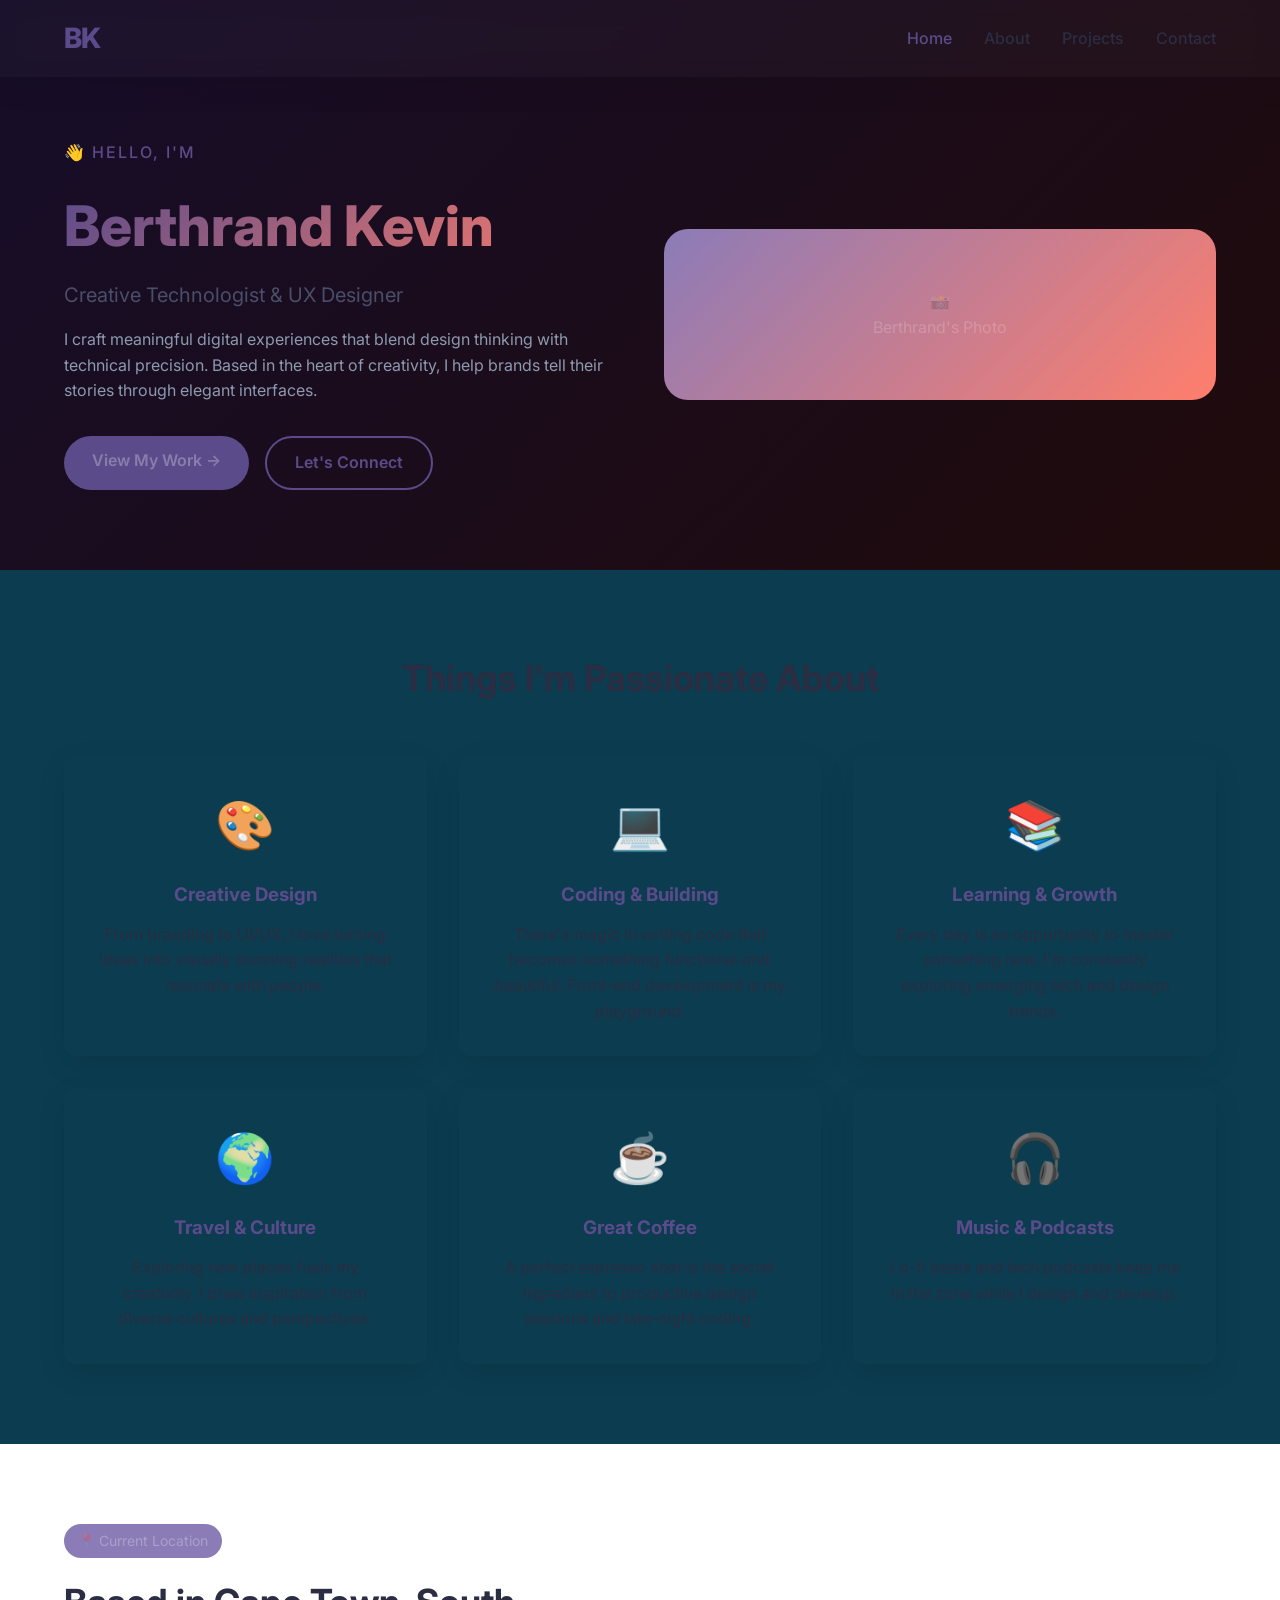
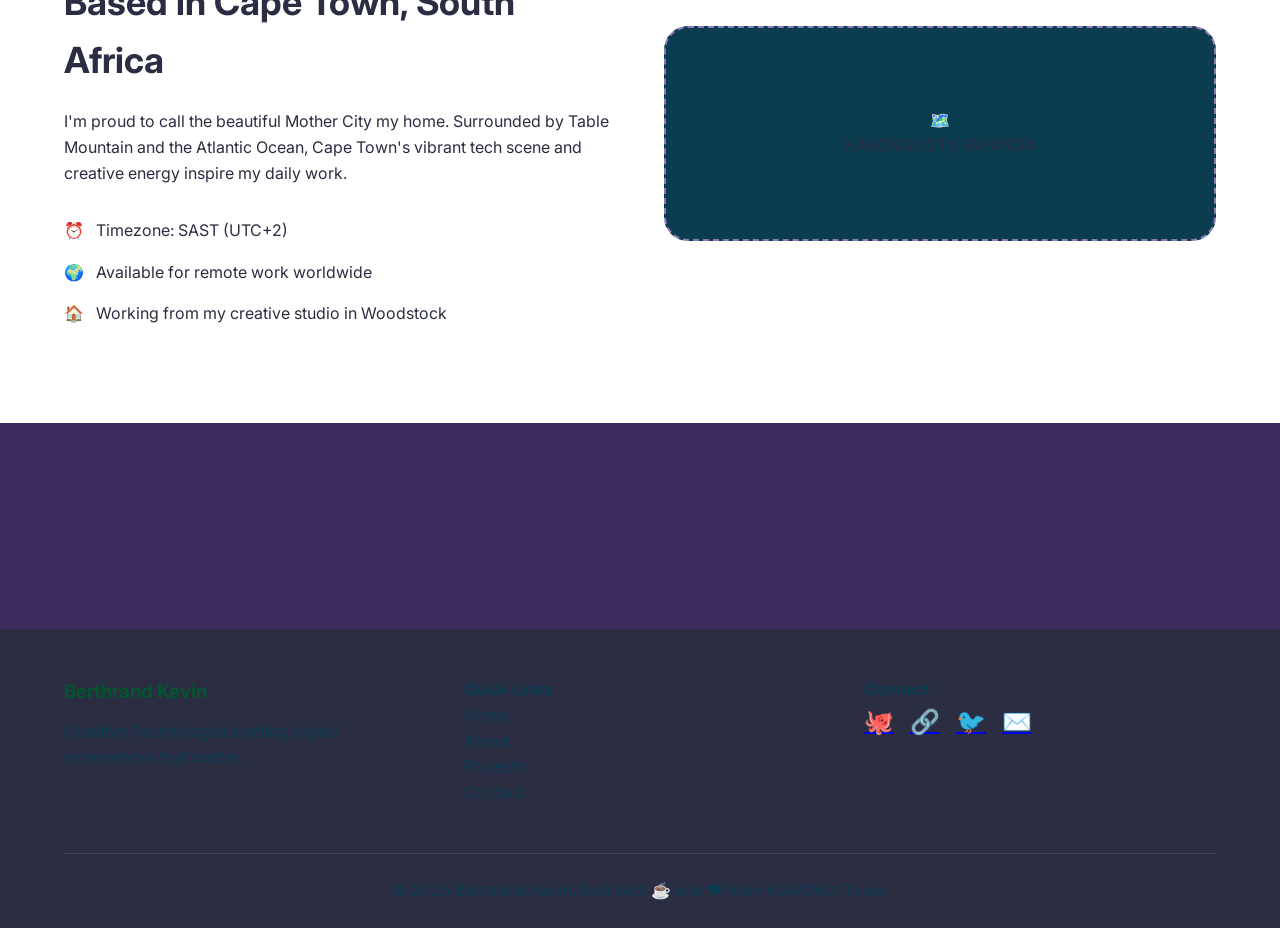
==== index.html @ da22c668 "Initial commit - portfolio website" ====
<!DOCTYPE html>
<html lang="en">
<head>
    <meta charset="UTF-8">
    <meta name="viewport" content="width=device-width, initial-scale=1.0">
    <title>Berthrand Kevin | Creative Technologist</title>
    <link rel="stylesheet" href="css/style.css">
    <link href="https://fonts.googleapis.com/css2?family=Inter:opsz,wght@14..32,300;14..32,400;14..32,500;14..32,600;14..32,700&display=swap" rel="stylesheet">
</head>
<body>
    <!-- Navigation Bar -->
    <nav class="navbar">
        <div class="nav-container">
            <div class="logo">
                <a href="index.html">BK</a>
            </div>
            <ul class="nav-menu">
                <li><a href="index.html" class="active">Home</a></li>
                <li><a href="about.html">About</a></li>
                <li><a href="projects.html">Projects</a></li>
                <li><a href="contact.html">Contact</a></li>
            </ul>
            <div class="hamburger">
                <span></span>
                <span></span>
                <span></span>
            </div>
        </div>
    </nav>

    <!-- Hero Section -->
    <section class="hero">
        <div class="hero-content">
            <div class="hero-text">
                <span class="greeting">👋 Hello, I'm</span>
                <h1>Berthrand Kevin</h1>
                <p class="tagline">Creative Technologist & UX Designer</p>
                <p class="hero-description">I craft meaningful digital experiences that blend design thinking with technical precision. Based in the heart of creativity, I help brands tell their stories through elegant interfaces.</p>
                <div class="hero-buttons">
                    <a href="projects.html" class="btn-primary">View My Work →</a>
                    <a href="contact.html" class="btn-secondary">Let's Connect</a>
                </div>
            </div>
            <div class="hero-image">
                <div class="image-placeholder">
                    <span>📸</span>
                    <p>Berthrand's Photo</p>
                </div>
            </div>
        </div>
    </section>

    <!-- Featured Section: What I Like -->
    <section class="likes-section">
        <div class="container">
            <h2 class="section-title">Things I'm Passionate About</h2>
            <div class="likes-grid">
                <div class="like-card">
                    <div class="like-icon">🎨</div>
                    <h3>Creative Design</h3>
                    <p>From branding to UI/UX, I love turning ideas into visually stunning realities that resonate with people.</p>
                </div>
                <div class="like-card">
                    <div class="like-icon">💻</div>
                    <h3>Coding & Building</h3>
                    <p>There's magic in writing code that becomes something functional and beautiful. Front-end development is my playground.</p>
                </div>
                <div class="like-card">
                    <div class="like-icon">📚</div>
                    <h3>Learning & Growth</h3>
                    <p>Every day is an opportunity to master something new. I'm constantly exploring emerging tech and design trends.</p>
                </div>
                <div class="like-card">
                    <div class="like-icon">🌍</div>
                    <h3>Travel & Culture</h3>
                    <p>Exploring new places fuels my creativity. I draw inspiration from diverse cultures and perspectives.</p>
                </div>
                <div class="like-card">
                    <div class="like-icon">☕</div>
                    <h3>Great Coffee</h3>
                    <p>A perfect espresso shot is the secret ingredient to productive design sessions and late-night coding.</p>
                </div>
                <div class="like-card">
                    <div class="like-icon">🎧</div>
                    <h3>Music & Podcasts</h3>
                    <p>Lo-fi beats and tech podcasts keep me in the zone while I design and develop.</p>
                </div>
            </div>
        </div>
    </section>

    <!-- Location Section -->
    <section class="location-section">
        <div class="container">
            <div class="location-content">
                <div class="location-info">
                    <span class="location-badge">📍 Current Location</span>
                    <h2>Based in Cape Town, South Africa</h2>
                    <p>I'm proud to call the beautiful Mother City my home. Surrounded by Table Mountain and the Atlantic Ocean, Cape Town's vibrant tech scene and creative energy inspire my daily work.</p>
                    <div class="location-details">
                        <div class="detail-item">
                            <span class="detail-icon">⏰</span>
                            <span>Timezone: SAST (UTC+2)</span>
                        </div>
                        <div class="detail-item">
                            <span class="detail-icon">🌍</span>
                            <span>Available for remote work worldwide</span>
                        </div>
                        <div class="detail-item">
                            <span class="detail-icon">🏠</span>
                            <span>Working from my creative studio in Woodstock</span>
                        </div>
                    </div>
                </div>
                <div class="location-map">
                    <div class="map-placeholder">
                        <span>🗺️</span>
                        <p>KARONGI CITY, RWANDA</p>
                    </div>
                </div>
            </div>
        </div>
    </section>

    <!-- Quick Quote / Fun Fact -->
    <section class="quote-section">
        <div class="container">
            <div class="quote-card">
                <p class="quote-text">"Design is not just what it looks like and feels like. Design is how it works."</p>
                <p class="quote-author">— Steve Jobs, with a twist of Berthrand's passion</p>
            </div>
        </div>
    </section>

    <!-- Footer -->
    <footer class="footer">
        <div class="container">
            <div class="footer-content">
                <div class="footer-info">
                    <h3>Berthrand Kevin</h3>
                    <p>Creative Technologist crafting digital experiences that matter.</p>
                </div>
                <div class="footer-links">
                    <h4>Quick Links</h4>
                    <ul>
                        <li><a href="index.html">Home</a></li>
                        <li><a href="about.html">About</a></li>
                        <li><a href="projects.html">Projects</a></li>
                        <li><a href="contact.html">Contact</a></li>
                    </ul>
                </div>
                <div class="footer-social">
                    <h4>Connect</h4>
                    <div class="social-icons">
                        <a href="#" aria-label="GitHub">🐙</a>
                        <a href="#" aria-label="LinkedIn">🔗</a>
                        <a href="#" aria-label="Instagram">🐦</a>
                        <a href="#" aria-label="Email">✉️</a>
                    </div>
                </div>
            </div>
            <div class="footer-bottom">
                <p>&copy; 2025 Berthrand Kevin. Built with ☕ and ❤️ from KARONGI Town.</p>
            </div>
        </div>
    </footer>

    <script src="js/main.js"></script>
</body>
</html>
---- css/style.css ----
* {
    margin: 0;
    padding: 0;
    box-sizing: border-box;
}

:root {
    --primary: #5B4B8A;
    --primary-dark: #3D2B5F;
    --primary-light: #8B7CB8;
    --secondary: #FF7E6B;
    --accent: #ffd1660a;
    --dark: #2B2D42;
    --gray-dark: #4A4E69;
    --gray: #8D99AE;
    --gray-light: #0b3c50;
    --brown: #ffffff63;
    --shadow: 0 10px 30px rgba(0,0,0,0.08);
    --shadow-hover: 0 20px 40px rgba(0,0,0,0.12);
    --radius: 12px;
    --radius-lg: 24px;
}

body {
    font-family: 'Inter', sans-serif;
    color: var(--dark);
    line-height: 1.6;
    background: var(--white);
}

.container {
    max-width: 1200px;
    margin: 0 auto;
    padding: 0 24px;
}

/* Navigation */
.navbar {
    position: fixed;
    top: 0;
    width: 100%;
    background: rgba(255, 255, 255, 0.027);
    backdrop-filter: blur(10px);
    box-shadow: var(--shadow);
    z-index: 1000;
    padding: 16px 0;
}

.nav-container {
    max-width: 1200px;
    margin: 0 auto;
    padding: 0 24px;
    display: flex;
    justify-content: space-between;
    align-items: center;
}

.logo a {
    font-size: 28px;
    font-weight: 800;
    color: var(--primary);
    text-decoration: none;
    letter-spacing: -1px;
}

.nav-menu {
    display: flex;
    gap: 32px;
    list-style: none;
}

.nav-menu a {
    text-decoration: none;
    color: var(--dark);
    font-weight: 500;
    transition: color 0.3s;
}

.nav-menu a:hover,
.nav-menu a.active {
    color: var(--primary);
}

.hamburger {
    display: none;
    flex-direction: column;
    cursor: pointer;
}

.hamburger span {
    width: 25px;
    height: 3px;
    background: var(--dark);
    margin: 3px 0;
    transition: 0.3s;
}

/* Hero Section */
.hero {
    padding: 140px 0 80px;
    background: linear-gradient(135deg, #160d29 0%, #200b0b 100%);
}

.hero-content {
    max-width: 1200px;
    margin: 0 auto;
    padding: 0 24px;
    display: grid;
    grid-template-columns: 1fr 1fr;
    gap: 48px;
    align-items: center;
}

.greeting {
    font-size: 16px;
    font-weight: 500;
    color: var(--primary);
    text-transform: uppercase;
    letter-spacing: 2px;
}

.hero h1 {
    font-size: 56px;
    font-weight: 800;
    margin: 16px 0 8px;
    background: linear-gradient(135deg, var(--primary) 0%, var(--secondary) 100%);
    -webkit-background-clip: text;
    -webkit-text-fill-color: transparent;
}

.tagline {
    font-size: 20px;
    color: var(--gray-dark);
    margin-bottom: 16px;
}

.hero-description {
    color: var(--gray);
    margin-bottom: 32px;
}

.hero-buttons {
    display: flex;
    gap: 16px;
}

.btn-primary, .btn-secondary {
    padding: 12px 28px;
    border-radius: 40px;
    text-decoration: none;
    font-weight: 600;
    transition: all 0.3s;
}

.btn-primary {
    background: var(--primary);
    color: rgba(255, 255, 255, 0.281);
}

.btn-primary:hover {
    background: var(--primary-dark);
    transform: translateY(-2px);
}

.btn-secondary {
    border: 2px solid var(--primary);
    color: var(--primary);
}

.btn-secondary:hover {
    background: var(--primary-light);
    color: rgba(255, 255, 255, 0.479);
}

.image-placeholder {
    background: linear-gradient(135deg, var(--primary-light) 0%, var(--secondary) 100%);
    border-radius: var(--radius-lg);
    padding: 60px;
    text-align: center;
    color: rgba(255, 255, 255, 0.192);
}

/* Likes Section */
.likes-section {
    padding: 80px 0;
    background: var(--gray-light);
}

.section-title {
    font-size: 36px;
    font-weight: 700;
    text-align: center;
    margin-bottom: 48px;
    color: var(--dark);
}

.likes-grid {
    display: grid;
    grid-template-columns: repeat(auto-fit, minmax(300px, 1fr));
    gap: 32px;
}

.like-card {
    background: var(--white);
    padding: 32px;
    border-radius: var(--radius);
    box-shadow: var(--shadow);
    transition: transform 0.3s;
    text-align: center;
}

.like-card:hover {
    transform: translateY(-8px);
    box-shadow: var(--shadow-hover);
}

.like-icon {
    font-size: 48px;
    margin-bottom: 16px;
}

.like-card h3 {
    margin-bottom: 12px;
    color: var(--primary);
}

/* Location Section */
.location-section {
    padding: 80px 0;
    background: var(--white);
}

.location-content {
    display: grid;
    grid-template-columns: 1fr 1fr;
    gap: 48px;
    align-items: center;
}

.location-badge {
    background: var(--primary-light);
    padding: 6px 14px;
    border-radius: 30px;
    font-size: 14px;
    color: rgba(255, 255, 255, 0.274);
    display: inline-block;
    margin-bottom: 16px;
}

.location-info h2 {
    font-size: 36px;
    margin-bottom: 20px;
}

.location-details {
    margin-top: 32px;
}

.detail-item {
    display: flex;
    align-items: center;
    gap: 12px;
    margin-bottom: 16px;
}

.map-placeholder {
    background: var(--gray-light);
    border-radius: var(--radius-lg);
    padding: 80px;
    text-align: center;
    border: 2px dashed var(--primary-light);
}

/* Quote Section */
.quote-section {
    padding: 60px 0;
    background: var(--primary-dark);
}

.quote-card {
    text-align: center;
    color: rgba(255, 255, 255, 0);
}

.quote-text {
    font-size: 28px;
    font-style: italic;
    margin-bottom: 16px;
}

/* Footer */
.footer {
    background: var(--dark);
    color: var(--gray-light);
    padding: 48px 0 24px;
}

.footer-content {
    display: grid;
    grid-template-columns: repeat(auto-fit, minmax(250px, 1fr));
    gap: 48px;
    margin-bottom: 48px;
}

.footer-info h3 {
    color: rgb(5, 83, 47);
    margin-bottom: 12px;
}

.footer-links ul {
    list-style: none;
}

.footer-links a {
    color: var(--gray-light);
    text-decoration: none;
}

.social-icons {
    display: flex;
    gap: 16px;
    font-size: 24px;
}

.footer-bottom {
    text-align: center;
    padding-top: 24px;
    border-top: 1px solid rgba(255,255,255,0.1);
}

/* About Page */
.page-header {
    background: var(--primary-dark);
    color: rgb(17, 10, 10);
    padding: 120px 0 60px;
    text-align: center;
}

.about-grid {
    display: grid;
    grid-template-columns: 1fr 1fr;
    gap: 48px;
    padding: 60px 0;
}

.likes-list {
    display: grid;
    grid-template-columns: repeat(auto-fit, minmax(200px, 1fr));
    gap: 16px;
    margin: 32px 0;
}

.like-item {
    background: var(--gray-light);
    padding: 16px;
    border-radius: var(--radius);
    text-align: center;
}

.skills-grid {
    display: grid;
    grid-template-columns: repeat(auto-fit, minmax(250px, 1fr));
    gap: 32px;
    margin: 40px 0;
}

.skill-category {
    background: var(--gray-light);
    padding: 24px;
    border-radius: var(--radius);
}

.skill-category ul {
    list-style: none;
    margin-top: 16px;
}

.skill-category li {
    padding: 8px 0;
    border-bottom: 1px solid var(--gray);
}

/* Projects Page */
.projects-filter {
    display: flex;
    justify-content: center;
    gap: 16px;
    margin: 40px 0;
    flex-wrap: wrap;
}

.filter-btn {
    padding: 8px 24px;
    border: 2px solid var(--primary);
    background: transparent;
    border-radius: 40px;
    cursor: pointer;
    transition: all 0.3s;
}

.filter-btn.active,
.filter-btn:hover {
    background: var(--primary);
    color: rgba(255, 255, 255, 0.247);
}

.projects-grid {
    display: grid;
    grid-template-columns: repeat(auto-fit, minmax(350px, 1fr));
    gap: 32px;
    margin-bottom: 60px;
}

.project-card {
    background: var(--white);
    border-radius: var(--radius);
    overflow: hidden;
    box-shadow: var(--shadow);
    transition: transform 0.3s;
}

.project-card:hover {
    transform: translateY(-5px);
}

.project-image .img-placeholder {
    background: var(--gray-light);
    padding: 60px;
    text-align: center;
    font-size: 48px;
}

.project-info {
    padding: 24px;
}

.project-cat {
    color: var(--primary);
    font-size: 14px;
    font-weight: 600;
    margin: 8px 0;
}

/* Contact Page */
.contact-grid {
    display: grid;
    grid-template-columns: 1fr 1.5fr;
    gap: 48px;
    padding: 60px 0;
}

.contact-info-card,
.contact-form-card {
    background: var(--white);
    padding: 32px;
    border-radius: var(--radius);
    box-shadow: var(--shadow);
}

.contact-item {
    display: flex;
    gap: 16px;
    margin: 24px 0;
}

.contact-icon {
    font-size: 24px;
}

.form-group {
    margin-bottom: 20px;
}

.form-group label {
    display: block;
    margin-bottom: 8px;
    font-weight: 500;
}

.form-group input,
.form-group select,
.form-group textarea {
    width: 100%;
    padding: 12px;
    border: 1px solid var(--gray);
    border-radius: 8px;
    font-family: inherit;
}

.form-status {
    margin-top: 16px;
    color: var(--primary);
}

.availability {
    padding: 40px 0 80px;
}

.availability-card {
    background: linear-gradient(135deg, var(--primary-light) 0%, var(--secondary) 100%);
    padding: 40px;
    border-radius: var(--radius-lg);
    text-align: center;
    color: rgb(6, 51, 150);
}

.availability-badge {
    display: inline-block;
    background: rgba(255,255,255,0.2);
    padding: 8px 24px;
    border-radius: 40px;
    margin-top: 20px;
}

/* Responsive */
@media (max-width: 768px) {
    .hamburger {
        display: flex;
    }
    
    .nav-menu {
        position: fixed;
        left: -100%;
        top: 70px;
        flex-direction: column;
        background: rgb(10, 3, 3);
        width: 100%;
        text-align: center;
        transition: 0.3s;
        padding: 32px 0;
        box-shadow: var(--shadow);
    }
    
    .nav-menu.active {
        left: 0;
    }
    
    .hero-content,
    .location-content,
    .about-grid,
    .contact-grid {
        grid-template-columns: 1fr;
    }
    
    .hero h1 {
        font-size: 40px;
    }
    
    .section-title {
        font-size: 28px;
    }
}
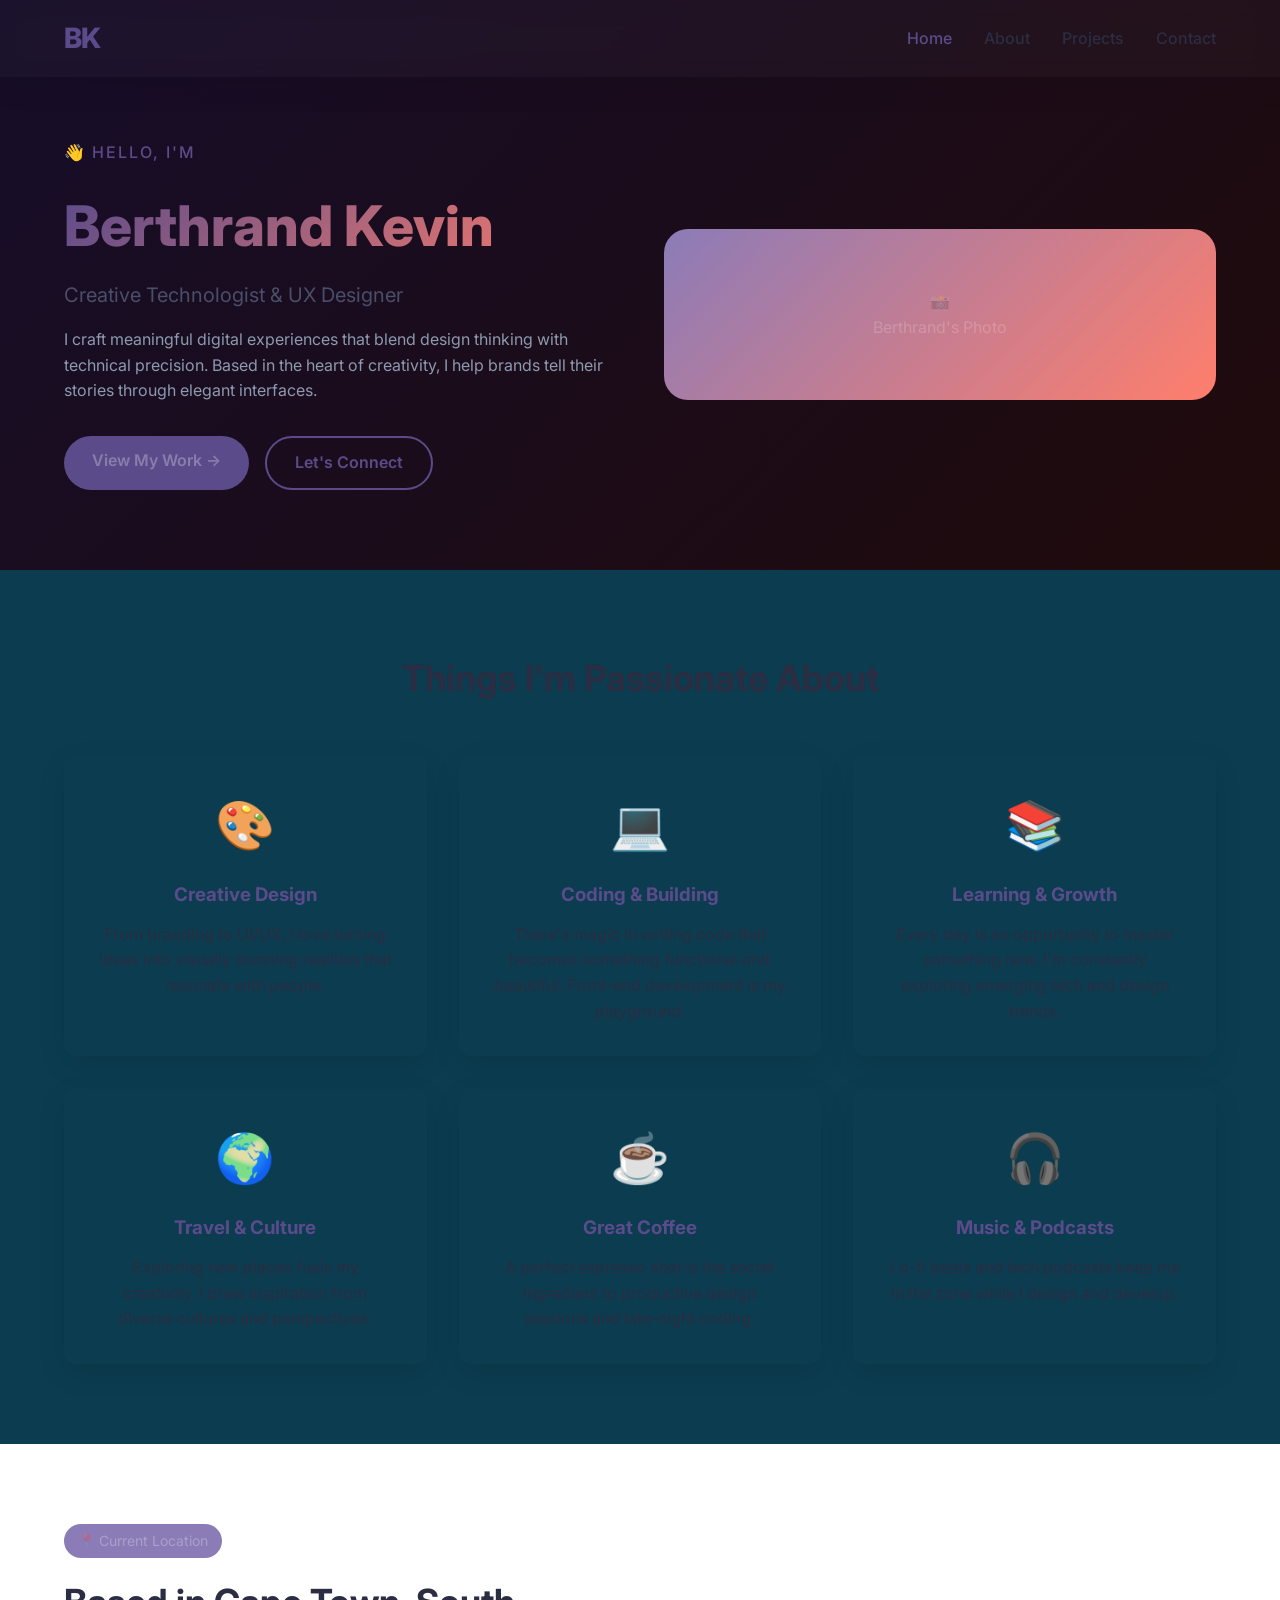
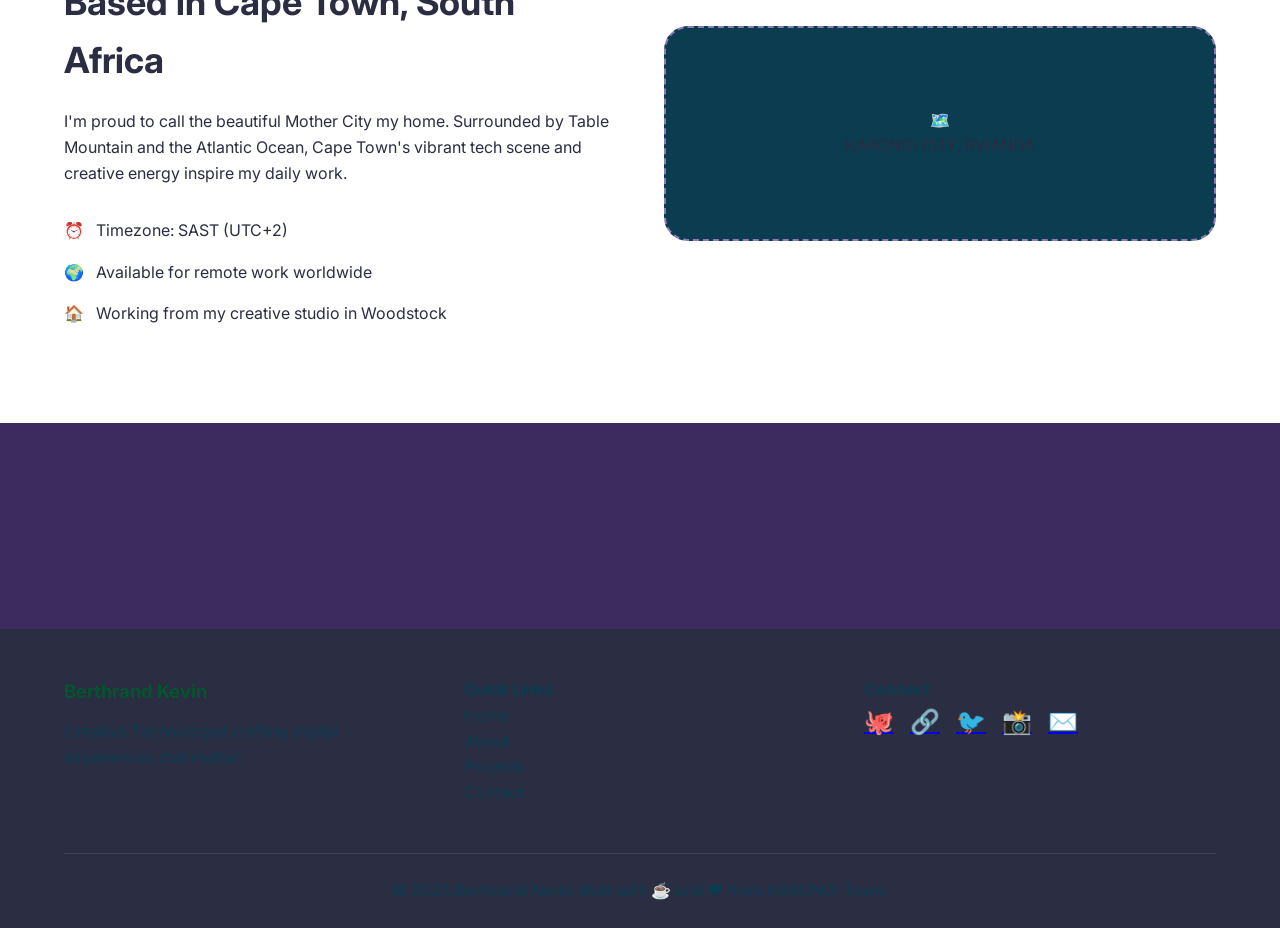
==== commit c427028d: "Update index.html" ====
--- a/index.html
+++ b/index.html
@@ -151,12 +151,13 @@
                 </div>
                 <div class="footer-social">
                     <h4>Connect</h4>
-                    <div class="social-icons">
-                        <a href="#" aria-label="GitHub">🐙</a>
-                        <a href="#" aria-label="LinkedIn">🔗</a>
-                        <a href="#" aria-label="Instagram">🐦</a>
-                        <a href="#" aria-label="Email">✉️</a>
-                    </div>
+                  <div class="social-icons">
+    <a href="https://github.com/berthrand" target="_blank" rel="noopener noreferrer" aria-label="GitHub">🐙</a>
+    <a href="https://linkedin.com/in/berthrand-kevin" target="_blank" rel="noopener noreferrer" aria-label="LinkedIn">🔗</a>
+    <a href="https://twitter.com/berthrand" target="_blank" rel="noopener noreferrer" aria-label="Twitter">🐦</a>
+    <a href="https://instagram.com/berthrand.kevin" target="_blank" rel="noopener noreferrer" aria-label="Instagram">📸</a>
+    <a href="mailto:berthrand.kevin@example.com" target="_blank" rel="noopener noreferrer" aria-label="Email">✉️</a>
+</div>
                 </div>
             </div>
             <div class="footer-bottom">
@@ -167,4 +168,4 @@
 
     <script src="js/main.js"></script>
 </body>
-</html>+</html>
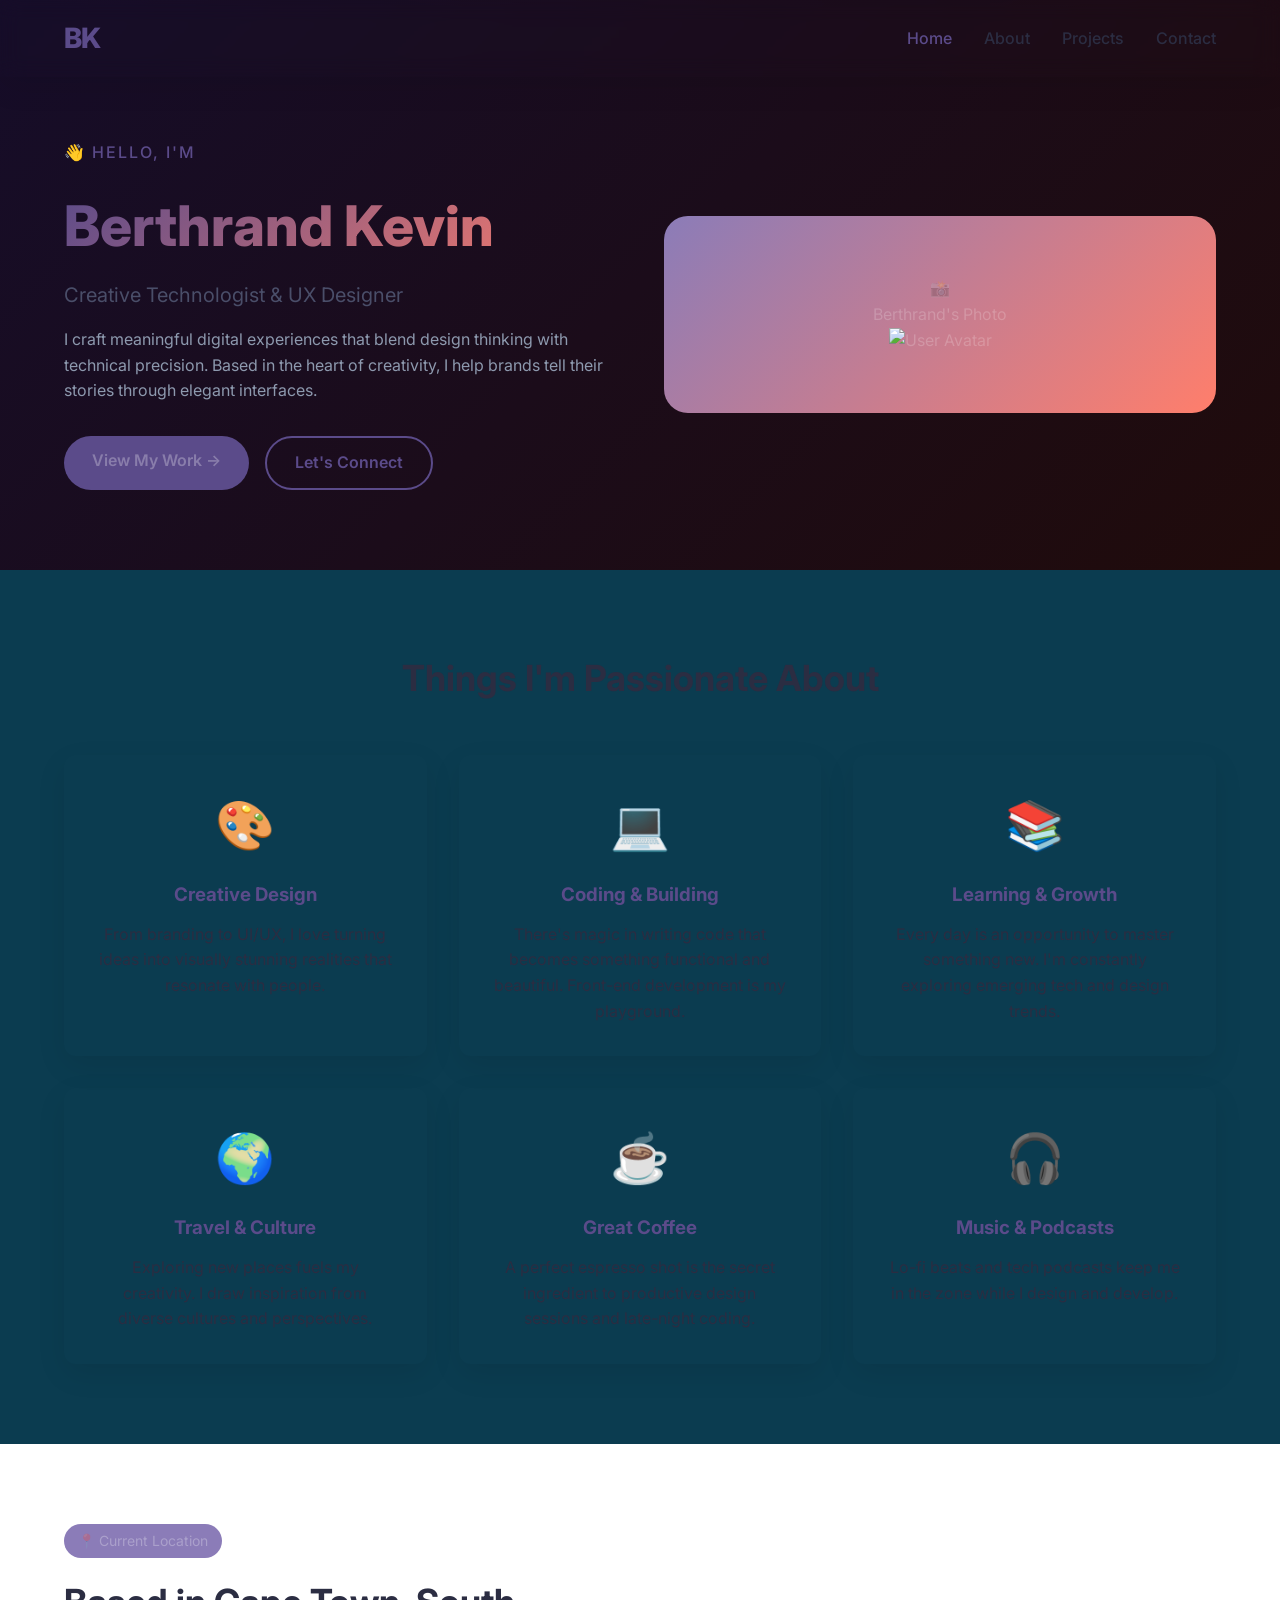
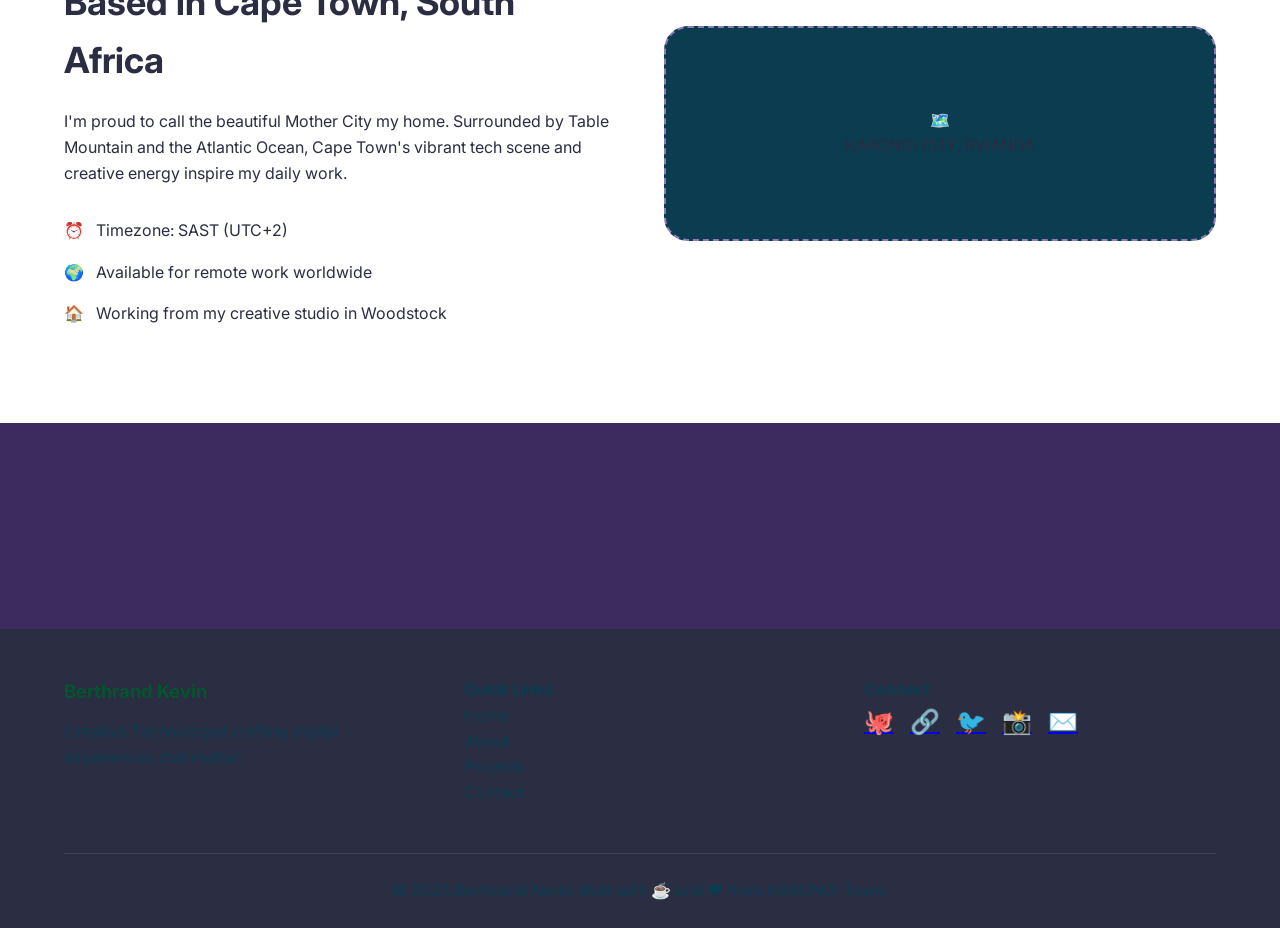
==== commit 01d020c3: "Update index.html" ====
--- a/index.html
+++ b/index.html
@@ -45,6 +45,7 @@
                 <div class="image-placeholder">
                     <span>📸</span>
                     <p>Berthrand's Photo</p>
+                    <img :src="imageUrl" alt="User Avatar">
                 </div>
             </div>
         </div>
@@ -152,11 +153,11 @@
                 <div class="footer-social">
                     <h4>Connect</h4>
                   <div class="social-icons">
-    <a href="https://github.com/berthrand" target="_blank" rel="noopener noreferrer" aria-label="GitHub">🐙</a>
+    <a href="https://github.com/kevinjunior1" target="_blank" rel="noopener noreferrer" aria-label="GitHub">🐙</a>
     <a href="https://linkedin.com/in/berthrand-kevin" target="_blank" rel="noopener noreferrer" aria-label="LinkedIn">🔗</a>
     <a href="https://twitter.com/berthrand" target="_blank" rel="noopener noreferrer" aria-label="Twitter">🐦</a>
-    <a href="https://instagram.com/berthrand.kevin" target="_blank" rel="noopener noreferrer" aria-label="Instagram">📸</a>
-    <a href="mailto:berthrand.kevin@example.com" target="_blank" rel="noopener noreferrer" aria-label="Email">✉️</a>
+    <a href="https://instagram.com/kevin_berthrand" target="_blank" rel="noopener noreferrer" aria-label="Instagram">📸</a>
+    <a href="mailto:juniorkevinp61@gmail.com" target="_blank" rel="noopener noreferrer" aria-label="Email">✉️</a>
 </div>
                 </div>
             </div>
--- a/css/style.css
+++ b/css/style.css
@@ -39,7 +39,7 @@
     position: fixed;
     top: 0;
     width: 100%;
-    background: rgba(255, 255, 255, 0.027);
+    background: lightblue(255, 255, 255, 0.027);
     backdrop-filter: blur(10px);
     box-shadow: var(--shadow);
     z-index: 1000;
@@ -549,4 +549,4 @@
     .section-title {
         font-size: 28px;
     }
-}+}
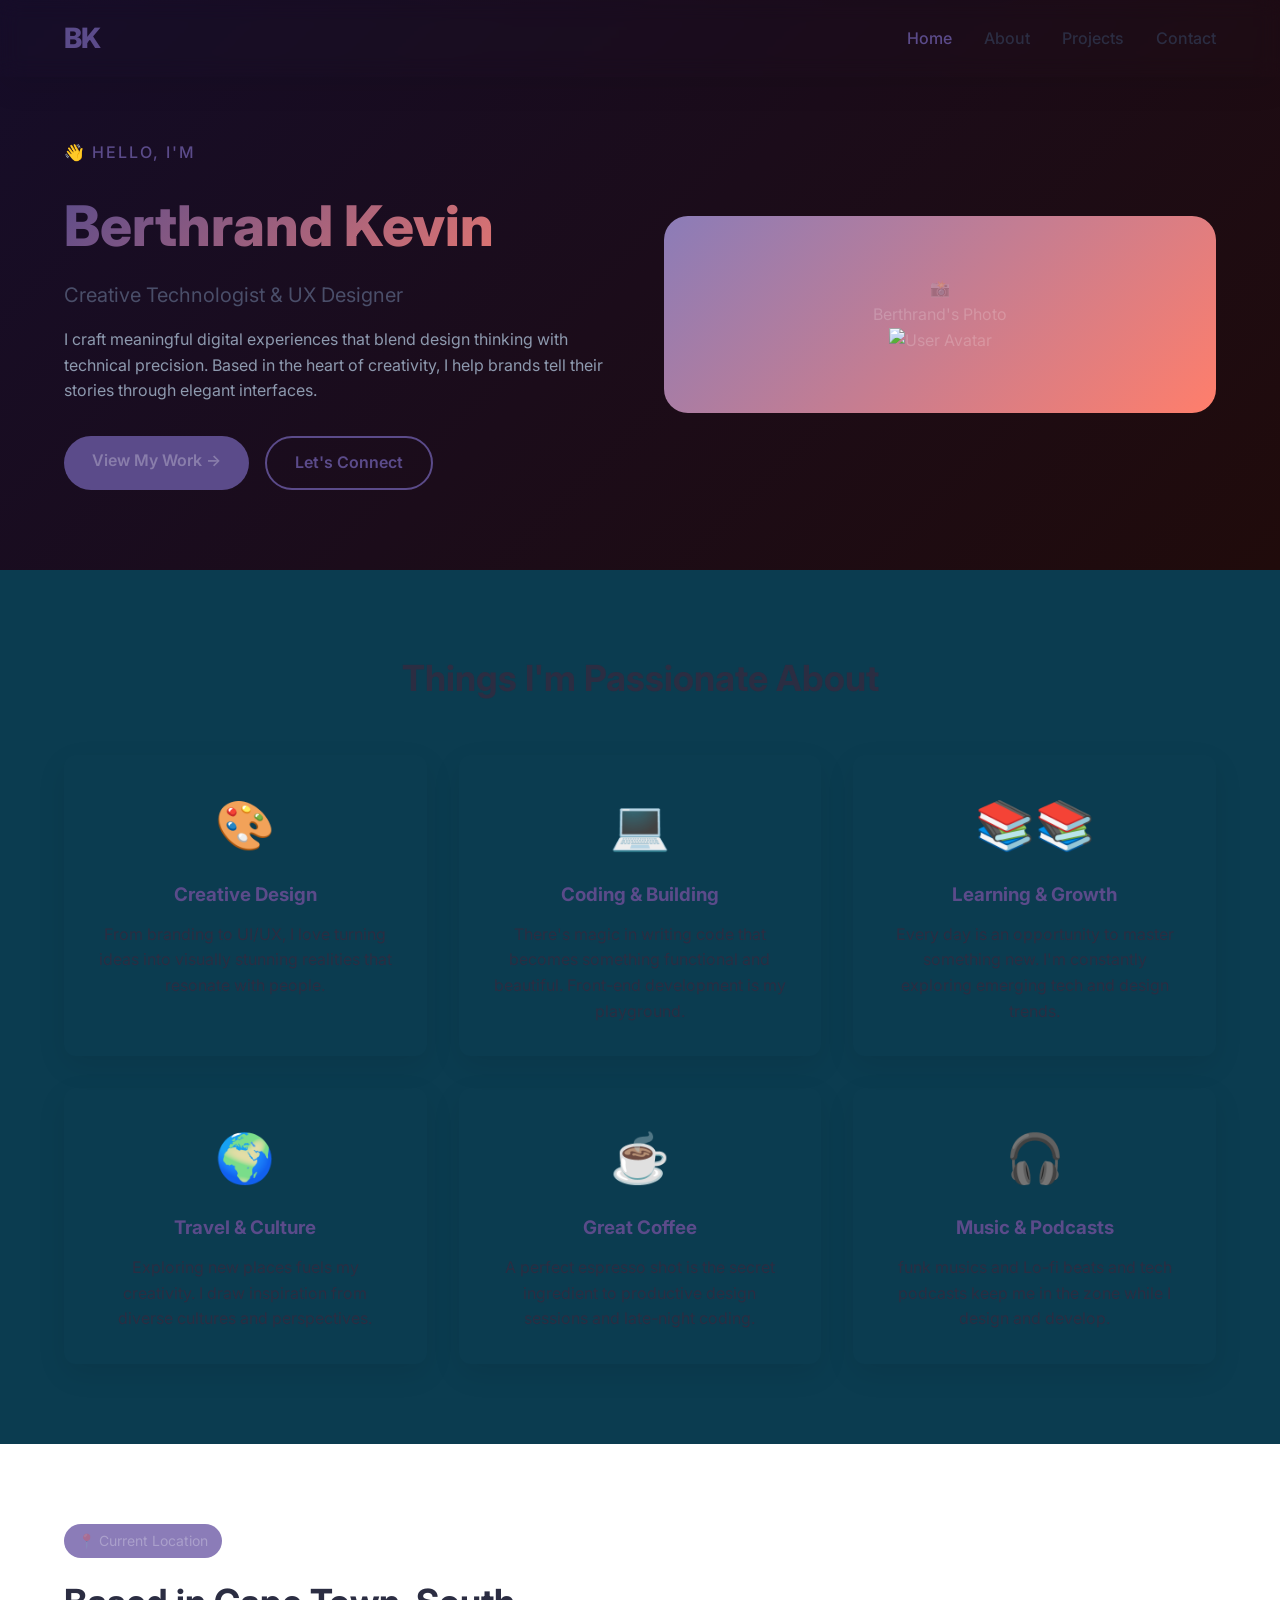
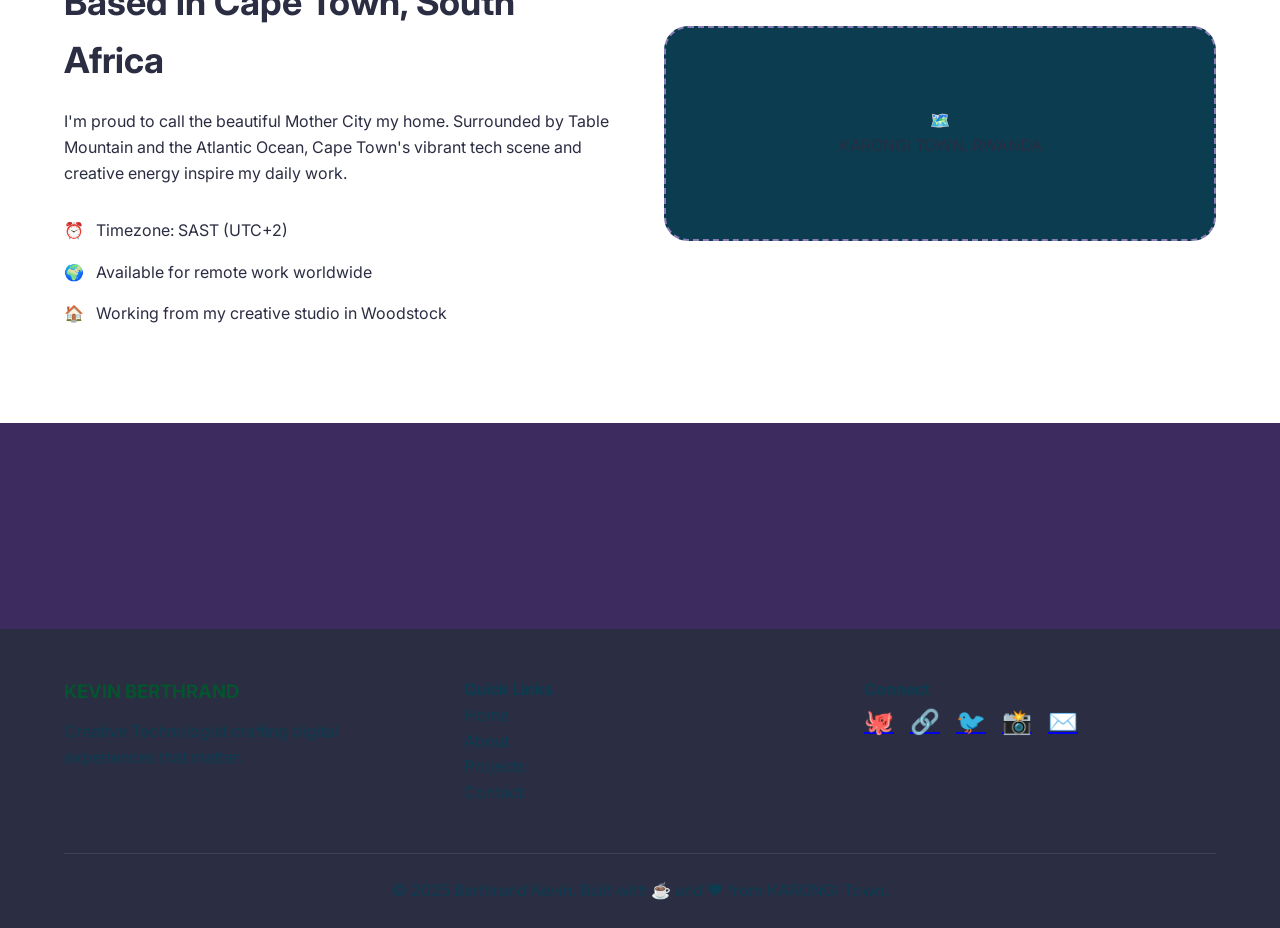
==== commit 25bdb280: "Update index.html" ====
--- a/index.html
+++ b/index.html
@@ -3,7 +3,7 @@
 <head>
     <meta charset="UTF-8">
     <meta name="viewport" content="width=device-width, initial-scale=1.0">
-    <title>Berthrand Kevin | Creative Technologist</title>
+    <title>Berthrand Kevin </title>
     <link rel="stylesheet" href="css/style.css">
     <link href="https://fonts.googleapis.com/css2?family=Inter:opsz,wght@14..32,300;14..32,400;14..32,500;14..32,600;14..32,700&display=swap" rel="stylesheet">
 </head>
@@ -67,7 +67,7 @@
                     <p>There's magic in writing code that becomes something functional and beautiful. Front-end development is my playground.</p>
                 </div>
                 <div class="like-card">
-                    <div class="like-icon">📚</div>
+                    <div class="like-icon">📚📚</div>
                     <h3>Learning & Growth</h3>
                     <p>Every day is an opportunity to master something new. I'm constantly exploring emerging tech and design trends.</p>
                 </div>
@@ -84,7 +84,7 @@
                 <div class="like-card">
                     <div class="like-icon">🎧</div>
                     <h3>Music & Podcasts</h3>
-                    <p>Lo-fi beats and tech podcasts keep me in the zone while I design and develop.</p>
+                    <p> funk musics and Lo-fi beats and tech podcasts keep me in the zone while I design and develop.</p>
                 </div>
             </div>
         </div>
@@ -116,7 +116,7 @@
                 <div class="location-map">
                     <div class="map-placeholder">
                         <span>🗺️</span>
-                        <p>KARONGI CITY, RWANDA</p>
+                        <p>KARONGI TOWN, RWANDA</p>
                     </div>
                 </div>
             </div>
@@ -138,7 +138,7 @@
         <div class="container">
             <div class="footer-content">
                 <div class="footer-info">
-                    <h3>Berthrand Kevin</h3>
+                    <h3>KEVIN BERTHRAND</h3>
                     <p>Creative Technologist crafting digital experiences that matter.</p>
                 </div>
                 <div class="footer-links">
